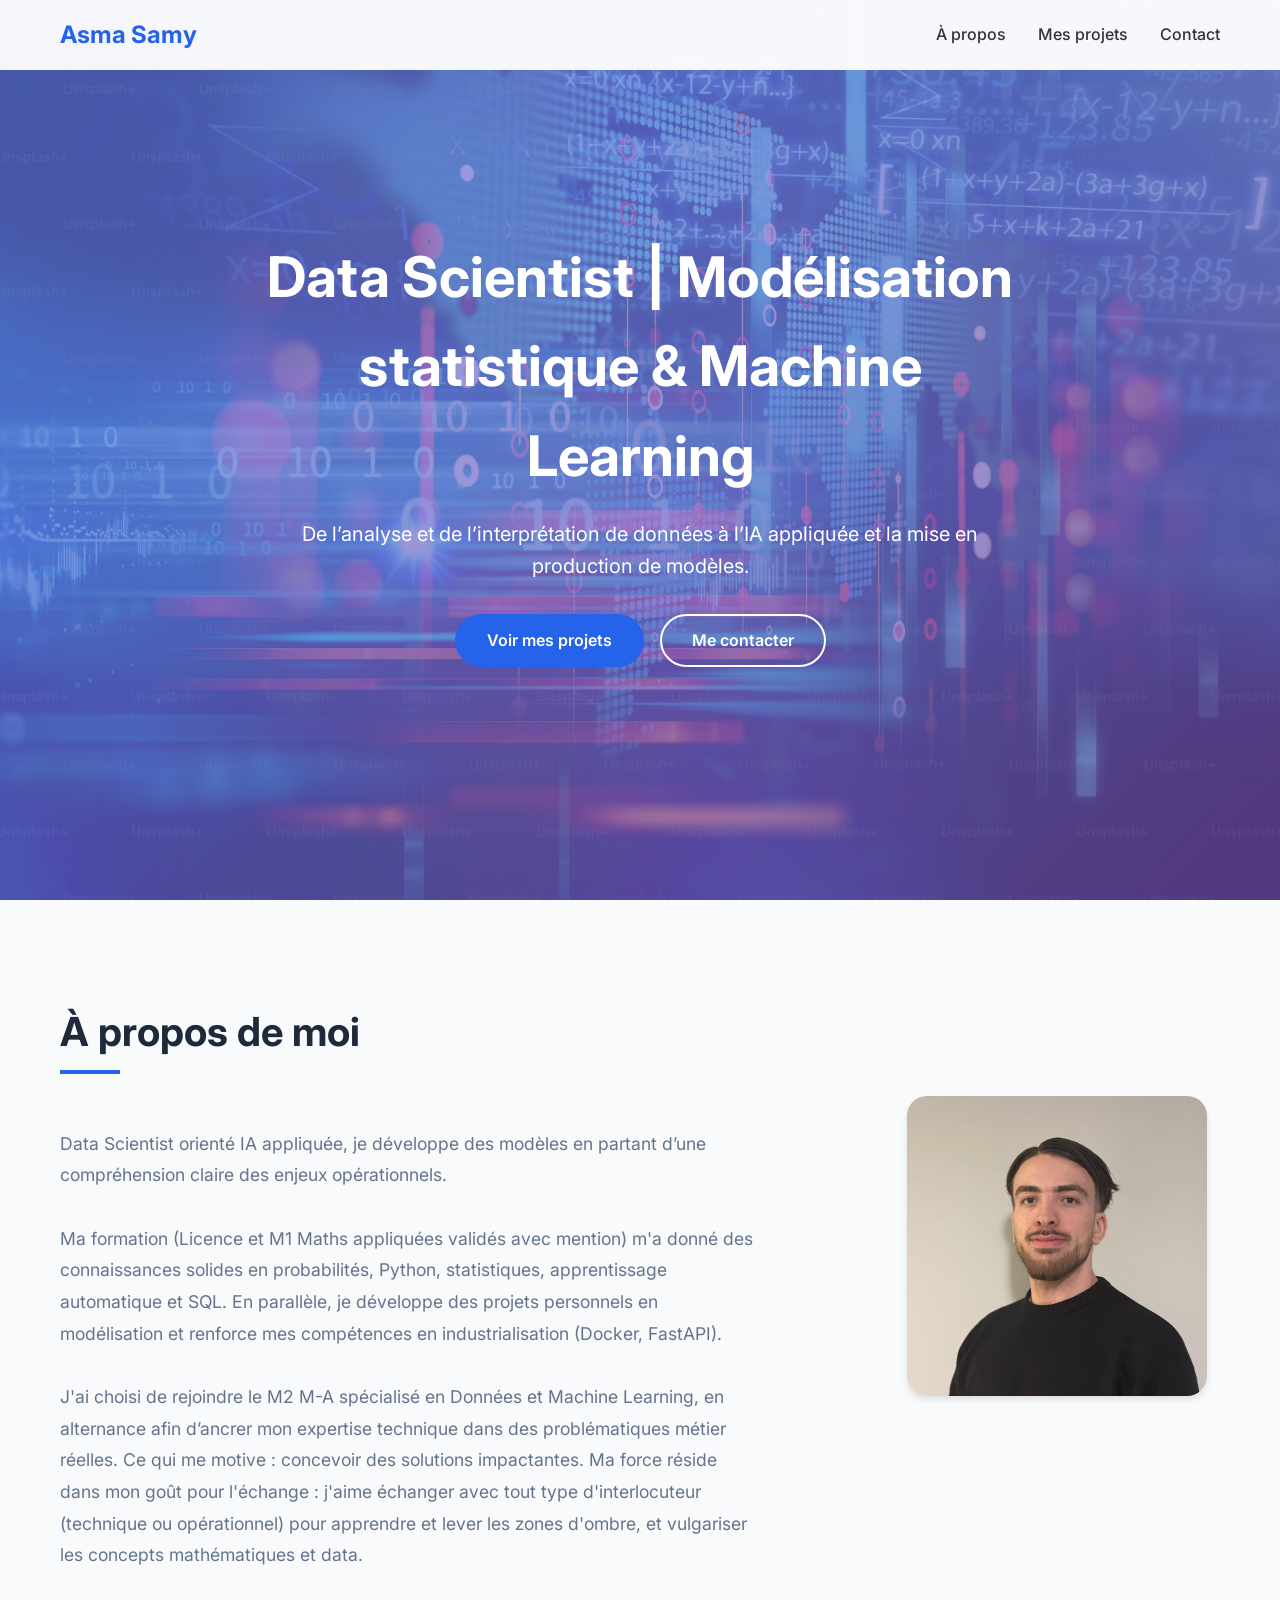
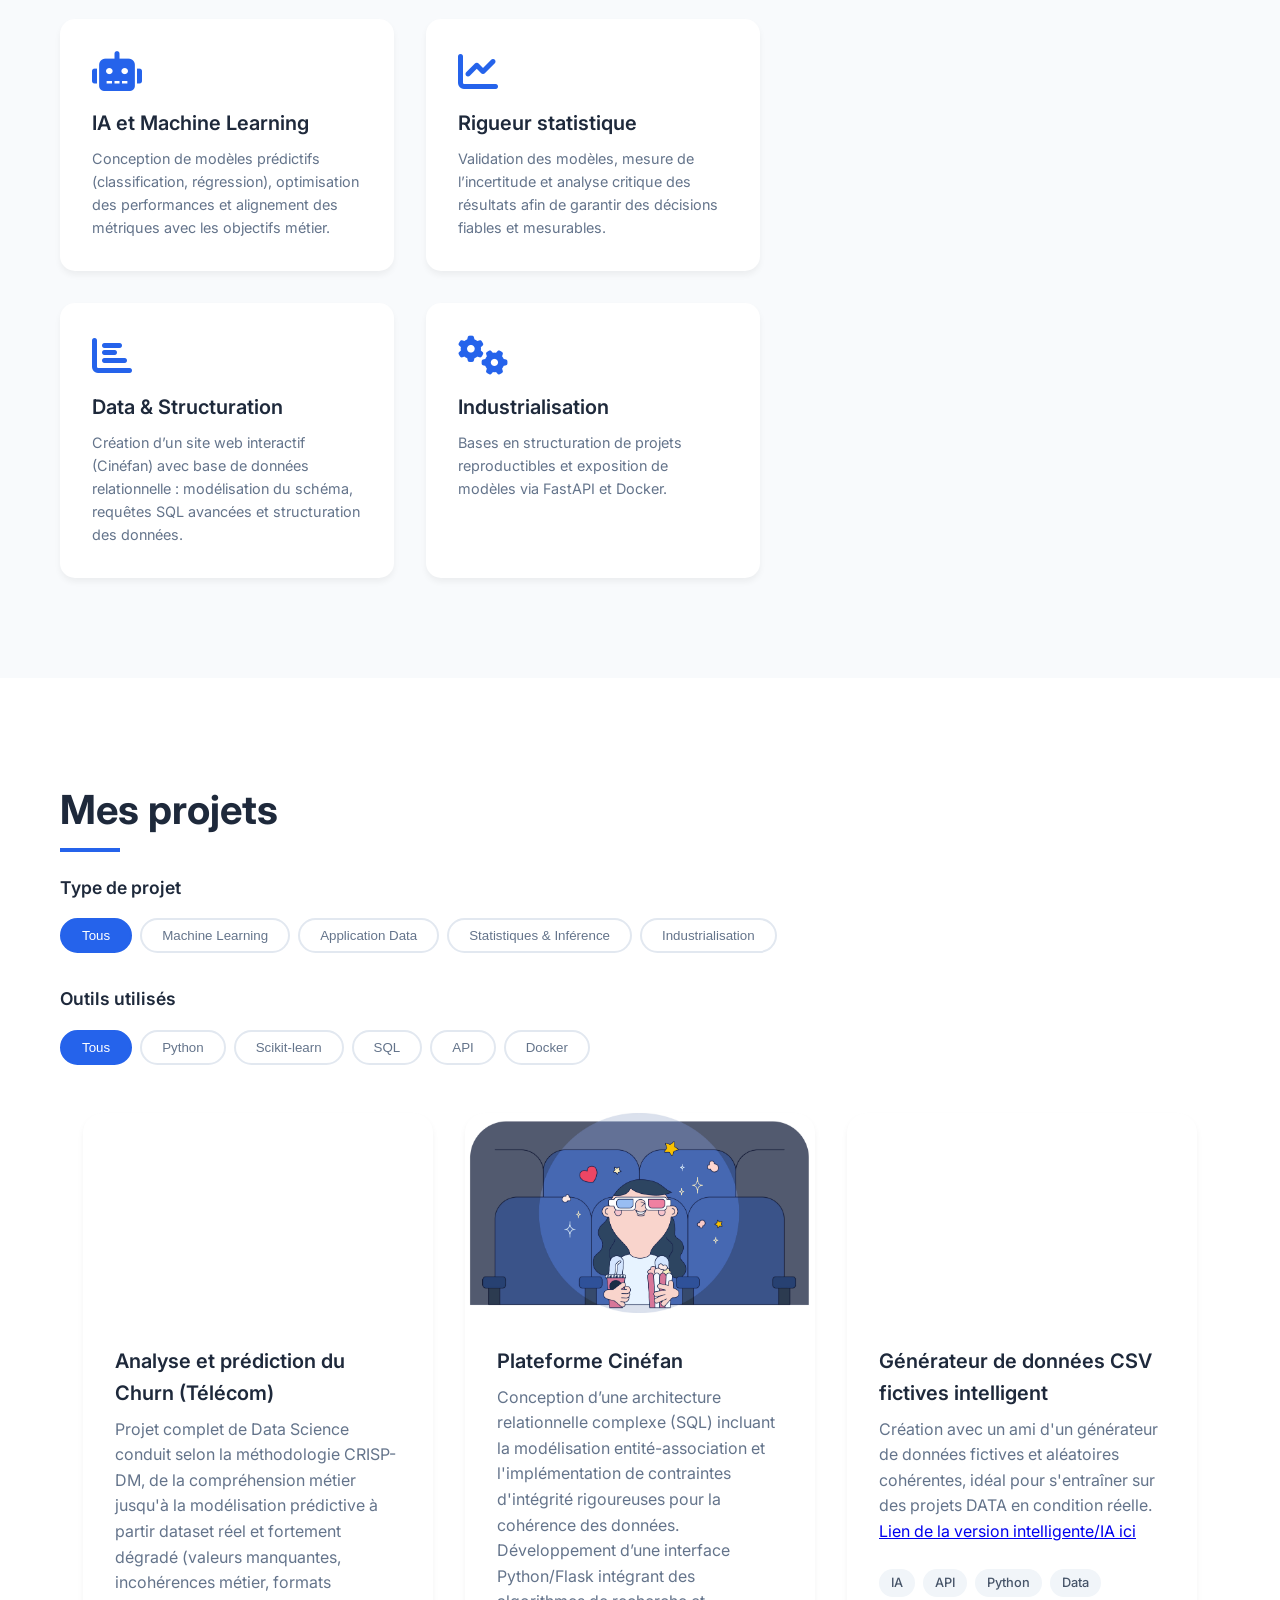
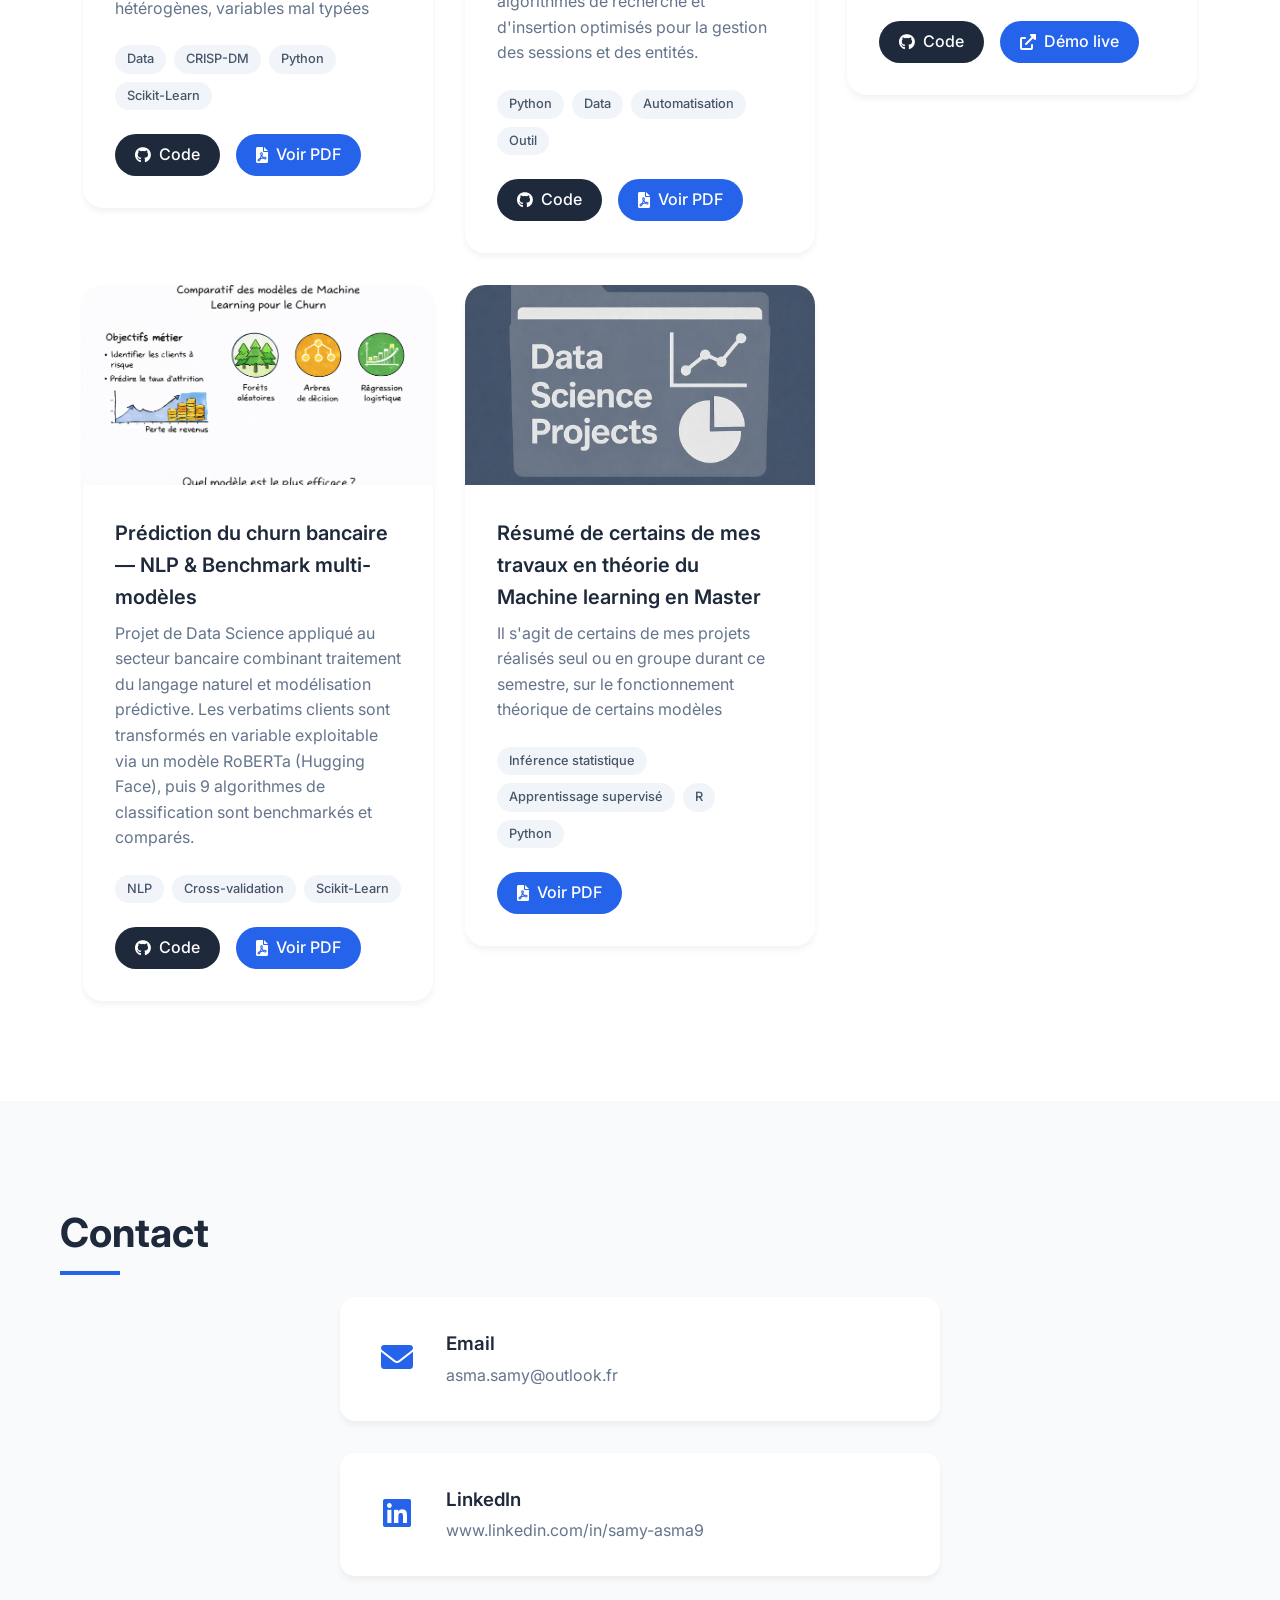
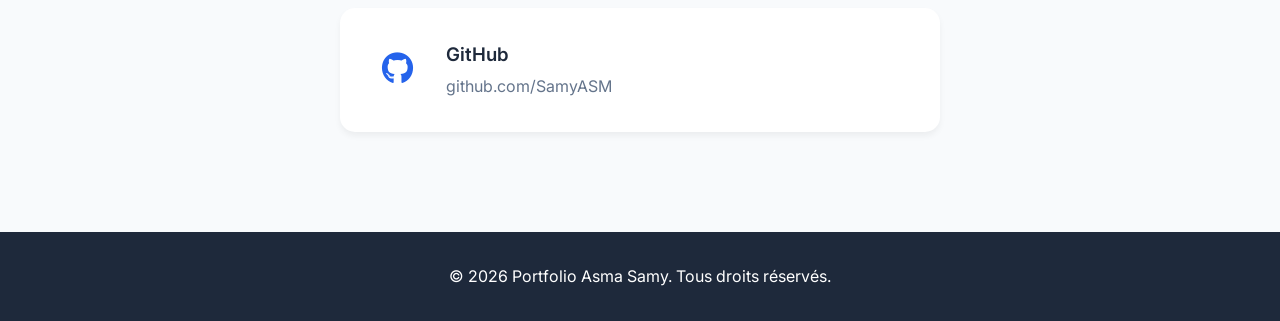
==== index.html @ d25d126f "Correction structure dossier" ====
<!DOCTYPE html>
<html lang="fr">
<head>
    <meta charset="UTF-8">
    <meta name="viewport" content="width=device-width, initial-scale=1.0">
    <title>Portfolio - Data Science & IA</title>
    <link rel="stylesheet" href="styles.css">
    <link href="https://fonts.googleapis.com/css2?family=Inter:wght@300;400;500;600;700&display=swap" rel="stylesheet">
    <link rel="stylesheet" href="https://cdnjs.cloudflare.com/ajax/libs/font-awesome/6.0.0/css/all.min.css">
</head>
<body>
    <!-- Navigation -->
    <nav class="navbar">
        <div class="nav-container">
            <div class="nav-logo">
                <h2>Asma Samy</h2>
            </div>
            <ul class="nav-menu">
                <li class="nav-item">
                    <a href="#about" class="nav-link">À propos</a>
                </li>
                <li class="nav-item">
                    <a href="#projects" class="nav-link">Mes projets</a>
                </li>
                <li class="nav-item">
                    <a href="#contact" class="nav-link">Contact</a>
                </li>
            </ul>
            <div class="hamburger">
                <span class="bar"></span>
                <span class="bar"></span>
                <span class="bar"></span>
            </div>
        </div>
    </nav>

    <!-- Hero Section -->
    <section class="hero">
        <div class="hero-content">
            <h1 class="hero-title">Data Scientist | Modélisation statistique & Machine Learning</h1>
            <p class="hero-subtitle">De l’analyse et de l’interprétation de données à l’IA appliquée et la mise en production de modèles.</p>
            <div class="hero-buttons">
                <a href="#projects" class="btn btn-primary">Voir mes projets</a>
                <a href="#contact" class="btn btn-secondary">Me contacter</a>
            </div>
        </div>
        <div class="hero-background"></div>
    </section>

    <!-- About Section -->
  <section id="about" class="about">
    <div class="container">
        <h2 class="section-title">À propos de moi</h2>
        
        <!-- NOUVEAU CONTENEUR about-content -->
        <div class="about-content">
            <!-- Conteneur pour le texte et les compétences -->
            <div class="about-text">
                <p class="about-description">
            Data Scientist orienté IA appliquée, je développe des modèles en partant d’une compréhension claire des enjeux opérationnels.   

 Ma formation (Licence et M1 Maths appliquées validés avec mention) m'a donné des connaissances solides en probabilités, Python, statistiques, apprentissage automatique et SQL. En parallèle, je développe des projets personnels en modélisation et renforce mes compétences en industrialisation (Docker, FastAPI).

J'ai choisi de rejoindre le M2 M-A spécialisé en Données et Machine Learning, en alternance afin d’ancrer mon expertise technique dans des problématiques métier réelles. Ce qui me motive : concevoir des solutions impactantes. Ma force réside dans mon goût pour l'échange : j'aime échanger avec tout type d'interlocuteur (technique ou opérationnel) pour apprendre et lever les zones d'ombre, et vulgariser les concepts mathématiques et data.
                <div class="skills-grid"> <!-- Début de la grille de compétences -->
                    <div class="skill-item">
                        <i class="fas fa-robot"></i>
                        <h3>IA et Machine Learning</h3>
                        <p> Conception de modèles prédictifs (classification, régression), optimisation des performances et alignement des métriques avec les objectifs métier.</p>
                    </div>
                    <div class="skill-item">
                        <i class="fas fa-chart-line"></i>
                        <h3>Rigueur statistique</h3>
                        <p>Validation des modèles, mesure de l’incertitude et analyse critique des résultats afin de garantir des décisions fiables et mesurables.</p>
                    </div>
                    <div class="skill-item">
                        <i class="fas fa-chart-bar"></i>
                        <h3>Data & Structuration</h3>
                        <p>Création d’un site web interactif (Cinéfan) avec base de données relationnelle : modélisation du schéma, requêtes SQL avancées et structuration des données.</p>
                    </div>
                    <div class="skill-item">
                        <i class="fas fa-cogs"></i>
                        <h3>Industrialisation</h3>
                        <p>Bases en structuration de projets reproductibles et exposition de modèles via FastAPI et Docker.</p>
                    </div>
                    
                </div> <!-- Fin de la grille de compétences -->
            </div> <!-- Fin du conteneur about-text -->
            
            <!-- Conteneur pour l'image de profil -->
            <div class="about-image">
                <img src="assets/images/photo_profil.jpg" alt="Photo professionnelle" class="profile-photo">
            </div> <!-- Fin du conteneur about-image -->
        </div> <!-- FIN DU NOUVEAU CONTENEUR about-content -->
        
    </div>
</section>

    <!-- Projects Section -->
    <section id="projects" class="projects">
        <div class="container">
            <h2 class="section-title">Mes projets</h2>
            
            <!-- Filter Buttons -->
            <div class="filter-container">
                <div class="filter-group">
                    <h3>Type de projet</h3>
                    <div class="filter-buttons" data-filter-type="category">
                        <button class="filter-btn active" data-filter="all">Tous</button>
                        <button class="filter-btn" data-filter="ml">Machine Learning</button>
                        <button class="filter-btn" data-filter="web-data">Application Data</button>
                        <button class="filter-btn" data-filter="stats">Statistiques & Inférence</button>
                        <button class="filter-btn" data-filter="industrialisation">Industrialisation</button>
                        
                    </div>
                </div>
                
                <div class="filter-group">
                    <h3>Outils utilisés</h3>
                    <div class="filter-buttons" data-filter-type="tools">
                        <button class="filter-btn active" data-filter="all">Tous</button>
                        <button class="filter-btn" data-filter="python">Python</button>
                        <button class="filter-btn" data-filter="sklearn">Scikit-learn</button>
                        <button class="filter-btn" data-filter="sql">SQL</button>
                        <button class="filter-btn" data-filter="api">API</button>
                        <button class="filter-btn" data-filter="docker">Docker</button>
                    </div>
                </div>
            </div>

            <!-- Projects Grid -->
            <div class="projects-grid" id="projects-grid">
                <!-- Projects will be dynamically loaded here -->
            </div>
        </div>
    </section>

    <!-- Contact Section -->
    <section id="contact" class="contact">
        <div class="container">
            <h2 class="section-title">Contact</h2>
            <div class="contact-content">
    <div class="contact-info">
    <div class="contact-item">
        <a href="mailto:asma.samy@outlook.fr" class="contact-icon-link">
            <i class="fas fa-envelope"></i>
        </a>
        <div>
            <h3>Email</h3>
            <a href="mailto:asma.samy@outlook.fr">asma.samy@outlook.fr</a>
        </div>
    </div>
    <div class="contact-item">
        <a href="https://www.linkedin.com/in/samy-asma9/" target="_blank" class="contact-icon-link">
            <i class="fab fa-linkedin"></i>
        </a>
        <div>
            <h3>LinkedIn</h3>
            <a href="https://www.linkedin.com/in/samy-asma9/" target="_blank">
                www.linkedin.com/in/samy-asma9
            </a>
        </div>
    </div>
    <div class="contact-item">
        <a href="https://github.com/SamyASM" target="_blank" class="contact-icon-link">
            <i class="fab fa-github"></i>
        </a>
        <div>
            <h3>GitHub</h3>
            <a href="https://github.com/SamyASM" target="_blank">
                github.com/SamyASM
            </a>
        </div>
    </div>
</div>
            </div>
        </div>
    </section>

    <!-- Footer -->
    <footer class="footer">
        <div class="container">
            <p>&copy; 2026 Portfolio Asma Samy. Tous droits réservés.</p>
        </div>
    </footer>

    <script src="script.js"></script>
</body>
</html>
---- styles.css ----
/* Reset and Base Styles */
* {
    margin: 0;
    padding: 0;
    box-sizing: border-box;
}

body {
    font-family: 'Inter', sans-serif;
    line-height: 1.6;
    color: #333;
    overflow-x: hidden;
}

.container {
    max-width: 1200px;
    margin: 0 auto;
    padding: 0 20px;
}

/* Navigation */
.navbar {
    position: fixed;
    top: 0;
    width: 100%;
    background: rgba(255, 255, 255, 0.95);
    backdrop-filter: blur(10px);
    z-index: 1000;
    transition: all 0.3s ease;
}

.nav-container {
    max-width: 1200px;
    margin: 0 auto;
    padding: 1rem 20px;
    display: flex;
    justify-content: space-between;
    align-items: center;
}

.nav-logo h2 {
    color: #2563eb;
    font-weight: 700;
}

.nav-menu {
    display: flex;
    list-style: none;
    gap: 2rem;
}

.nav-link {
    text-decoration: none;
    color: #333;
    font-weight: 500;
    transition: color 0.3s ease;
    position: relative;
}

.nav-link:hover {
    color: #2563eb;
}

.nav-link::after {
    content: '';
    position: absolute;
    width: 0;
    height: 2px;
    bottom: -5px;
    left: 0;
    background-color: #2563eb;
    transition: width 0.3s ease;
}

.nav-link:hover::after {
    width: 100%;
}

.hamburger {
    display: none;
    flex-direction: column;
    cursor: pointer;
}

.bar {
    width: 25px;
    height: 3px;
    background-color: #333;
    margin: 3px 0;
    transition: 0.3s;
}

/* Hero Section */
.hero {
    height: 100vh;
    display: flex;
    align-items: center;
    justify-content: center;
    position: relative;
    background: linear-gradient(135deg, #667eea 0%, #764ba2 100%);
    overflow: hidden;
}

.hero-background {
    position: absolute;
    top: 0;
    left: 0;
    width: 100%;
    height: 100%;
    background-image: url('assets/images/hero-bg.jpg');
    background-size: cover;
    background-position: center;
    opacity: 0.3;
    z-index: 1;
}

.hero-content {
    text-align: center;
    color: white;
    z-index: 2;
    position: relative;
    max-width: 800px;
    padding: 0 20px;
}

.hero-title {
    font-size: 3.5rem;
    font-weight: 700;
    margin-bottom: 1rem;
    opacity: 0;
    animation: fadeInUp 1s ease forwards;
}

.hero-subtitle {
    font-size: 1.25rem;
    margin-bottom: 2rem;
    opacity: 0;
    animation: fadeInUp 1s ease 0.3s forwards;
}

.hero-buttons {
    display: flex;
    gap: 1rem;
    justify-content: center;
    flex-wrap: wrap;
    opacity: 0;
    animation: fadeInUp 1s ease 0.6s forwards;
}

.btn {
    padding: 12px 30px;
    border-radius: 50px;
    text-decoration: none;
    font-weight: 600;
    transition: all 0.3s ease;
    display: inline-block;
}

.btn-primary {
    background: #2563eb;
    color: white;
    border: 2px solid #2563eb;
}

.btn-primary:hover {
    background: transparent;
    color: #2563eb;
    background: white;
}

.btn-secondary {
    background: transparent;
    color: white;
    border: 2px solid white;
}

.btn-secondary:hover {
    background: white;
    color: #2563eb;
}

/* About Section */
.about {
    padding: 100px 0;
    background: #f8fafc;
}

/* Styles pour la section À propos */
.about-content {
    display: flex; /* Active Flexbox */
    flex-direction: column; /* Par défaut, les éléments s'empilent sur mobile */
    align-items: center; /* Centre les éléments horizontalement sur mobile */
    gap: 40px; /* Espace entre les colonnes/lignes */
    margin-top: 30px; /* Un peu d'espace sous le titre de section */
}

.about-text {
    flex: 1; /* Permet au texte de prendre l'espace disponible */
    max-width: 700px; /* Limite la largeur du texte pour une meilleure lisibilité */
    text-align: center; /* Centre le texte sur mobile */
}

/* Media query pour les écrans plus grands (desktop) */
@media (min-width: 768px) {
    .about-content {
        flex-direction: row; /* Les éléments s'alignent en ligne sur desktop */
        justify-content: space-between; /* Espace les éléments */
        align-items: flex-start; /* Aligne les éléments en haut */
        text-align: left; /* Réaligne le texte à gauche */
    }

    .about-text {
        text-align: left; /* Réaligne le texte à gauche */
    }

    .about-image {
        flex-shrink: 0; /* Empêche l'image de rétrécir */
        margin-left: 40px; /* Ajoute un espace à gauche de l'image */
    }
}

.profile-photo {
    width: 300px; /* Définissez une largeur */
    height: 300px; /* Définissez une hauteur */
    border-radius: 20px; /* Pour des coins arrondis, si vous le souhaitez */
    object-fit: cover; /* Pour que l'image couvre la zone sans être déformée */
    display: block; /* Assure que l'image se comporte comme un bloc */
    margin: 0 auto; /* Centre l'image si son conteneur est plus large */
    box-shadow: 0 4px 6px rgba(0, 0, 0, 0.1); /* Ajoute une légère ombre */
}


.about-content {
    display: grid;
    grid-template-columns: 2fr 1fr;
    gap: 4rem;
    align-items: start;
}

.section-title {
    font-size: 2.5rem;
    font-weight: 700;
    margin-bottom: 2rem;
    color: #1e293b;
    position: relative;
}

.section-title::after {
    content: '';
    position: absolute;
    width: 60px;
    height: 4px;
    background: #2563eb;
    bottom: -10px;
    left: 0;
}

.about-description {
    font-size: 1.1rem;
    color: #64748b;
    margin-bottom: 3rem;
    line-height: 1.8;
    white-space: pre-line;
}

.skills-grid {
    display: grid;
    grid-template-columns: repeat(auto-fit, minmax(250px, 1fr));
    gap: 2rem;
}

.skill-item {
    background: white;
    padding: 2rem;
    border-radius: 15px;
    box-shadow: 0 4px 6px rgba(0, 0, 0, 0.05);
    transition: transform 0.3s ease, box-shadow 0.3s ease;
}

.skill-item:hover {
    transform: translateY(-5px);
    box-shadow: 0 10px 25px rgba(0, 0, 0, 0.1);
}

.skill-item i {
    font-size: 2.5rem;
    color: #2563eb;
    margin-bottom: 1rem;
}

.skill-item h3 {
    font-size: 1.25rem;
    font-weight: 600;
    margin-bottom: 0.5rem;
    color: #1e293b;
}

.skill-item p {
    color: #64748b;
    font-size: 0.9rem;
}

.about-image {
    display: flex;
    justify-content: center;
}

.image-placeholder {
    width: 300px;
    height: 300px;
    background: linear-gradient(135deg, #667eea 0%, #764ba2 100%);
    border-radius: 20px;
    display: flex;
    flex-direction: column;
    align-items: center;
    justify-content: center;
    color: white;
    text-align: center;
}

.image-placeholder i {
    font-size: 4rem;
    margin-bottom: 1rem;
}

/* Projects Section */
.projects {
    padding: 100px 0;
    background: white;
}

.filter-container {
    margin-bottom: 3rem;
    display: flex;
    flex-direction: column;
    gap: 2rem;
}

.filter-group h3 {
    font-size: 1.1rem;
    font-weight: 600;
    margin-bottom: 1rem;
    color: #1e293b;
}

.filter-buttons {
    display: flex;
    flex-wrap: wrap;
    gap: 0.5rem;
}

.filter-btn {
    padding: 8px 20px;
    border: 2px solid #e2e8f0;
    background: white;
    color: #64748b;
    border-radius: 25px;
    cursor: pointer;
    transition: all 0.3s ease;
    font-weight: 500;
}

.filter-btn:hover,
.filter-btn.active {
    background: #2563eb;
    color: white;
    border-color: #2563eb;
}

.projects-grid {
    display: grid;
    grid-template-columns: repeat(auto-fill, minmax(350px, 350px)); /* Force les colonnes à 350px */
    gap: 2rem;
    justify-content: center; /* Centre les éléments dans la grille */
    align-items: start; /* Aligne les éléments en haut */
}

.project-card {
    background: white;
    border-radius: 20px;
    overflow: hidden;
    box-shadow: 0 4px 6px rgba(0, 0, 0, 0.05);
    transition: all 0.3s ease;
    opacity: 1;
    transform: scale(1);
}

.project-card.hidden {
    display: none !important;
}

.project-card:hover {
    transform: translateY(-10px);
    box-shadow: 0 20px 40px rgba(0, 0, 0, 0.1);
}

.project-image {
    height: 200px;
    background-size: cover;
    background-position: center;
    position: relative;
    overflow: hidden;
}

.project-image::after {
    content: '';
    position: absolute;
    top: 0;
    left: 0;
    width: 100%;
    height: 100%;
    background: linear-gradient(45deg, rgba(37, 99, 235, 0.8), rgba(139, 69, 19, 0.8));
    opacity: 0;
    transition: opacity 0.3s ease;
}

.project-card:hover .project-image::after {
    opacity: 1;
}

.project-content {
    padding: 2rem;
}

.project-title {
    font-size: 1.25rem;
    font-weight: 600;
    margin-bottom: 0.5rem;
    color: #1e293b;
}

.project-description {
    color: #64748b;
    margin-bottom: 1.5rem;
    line-height: 1.6;
}

.project-tags {
    display: flex;
    flex-wrap: wrap;
    gap: 0.5rem;
    margin-bottom: 1.5rem;
}

.project-tag {
    padding: 4px 12px;
    background: #f1f5f9;
    color: #475569;
    border-radius: 15px;
    font-size: 0.8rem;
    font-weight: 500;
}

.project-links {
    display: flex;
    gap: 1rem;
}

.project-link {
    padding: 8px 20px;
    border-radius: 25px;
    text-decoration: none;
    font-weight: 500;
    transition: all 0.3s ease;
    display: inline-flex;
    align-items: center;
    gap: 0.5rem;
}

.project-link.github,
.project-link.tableau {
    background: #1e293b;
    color: white;
}

.project-link.github:hover {
    background: #334155;
}

.project-link.demo {
    background: #2563eb;
    color: white;
}

.project-link.demo:hover {
    background: #1d4ed8;
}

/* Contact Section */
.contact {
    padding: 100px 0;
    background: #f8fafc;
}

.contact-content {
    max-width: 600px;
    margin: 0 auto;
}

.contact-info {
    display: flex;
    flex-direction: column;
    gap: 2rem;
}

.contact-item {
    display: flex;
    align-items: center;
    gap: 1.5rem;
    padding: 2rem;
    background: white;
    border-radius: 15px;
    box-shadow: 0 4px 6px rgba(0, 0, 0, 0.05);
    transition: transform 0.3s ease;
}

.contact-item:hover {
    transform: translateY(-5px);
}

.contact-item i {
    font-size: 2rem;
    width: 50px;
    text-align: center;
}

.contact-item h3 {
    font-weight: 600;
    margin-bottom: 0.25rem;
    color: #1e293b;
}

/* Style pour le LIEN TEXTE (Email, LinkedIn, GitHub) */
.contact-item div a { /* Cible le <a> à l'intérieur du <div> */
    color: #64748b;
    text-decoration: none;
    transition: color 0.3s ease;
}

.contact-item div a:hover {
    color: #2563eb;
    text-decoration: underline;
}

/* NOUVEAU: Style pour le LIEN ICÔNE (classe .contact-icon-link) */
a.contact-icon-link {
    color: #2563eb; /* Applique la couleur bleue au lien de l'icône */
    text-decoration: none; /* Supprime le soulignement */
    transition: color 0.3s ease;
}

a.contact-icon-link:hover {
    color: #1d4ed8; /* Un bleu plus foncé au survol de l'icône */
}

/* Footer */
.footer {
    background: #1e293b;
    color: white;
    text-align: center;
    padding: 2rem 0;
}

/* Animations */
@keyframes fadeInUp {
    from {
        opacity: 0;
        transform: translateY(30px);
    }
    to {
        opacity: 1;
        transform: translateY(0);
    }
}

/* Responsive Design */
@media (max-width: 768px) {
    .hamburger {
        display: flex;
    }

    .nav-menu {
        position: fixed;
        left: -100%;
        top: 70px;
        flex-direction: column;
        background-color: white;
        width: 100%;
        text-align: center;
        transition: 0.3s;
        box-shadow: 0 10px 27px rgba(0, 0, 0, 0.05);
        padding: 2rem 0;
    }

    .nav-menu.active {
        left: 0;
    }

    .hero-title {
        font-size: 2.5rem;
    }

    .hero-buttons {
        flex-direction: column;
        align-items: center;
    }

    .about-content {
        grid-template-columns: 1fr;
        text-align: center;
    }

    .skills-grid {
        grid-template-columns: 1fr;
    }

    .filter-container {
        text-align: center;
    }

    .filter-buttons {
        justify-content: center;
    }

    .projects-grid {
        grid-template-columns: 1fr;
    }

    .project-links {
        flex-direction: column;
    }

    .contact-item {
        flex-direction: column;
        text-align: center;
    }
}

@media (max-width: 480px) {
    .hero-title {
        font-size: 2rem;
    }

    .section-title {
        font-size: 2rem;
    }

    .container {
        padding: 0 15px;
    }

    .skill-item,
    .project-card,
    .contact-item {
        margin: 0 10px;
    }


}
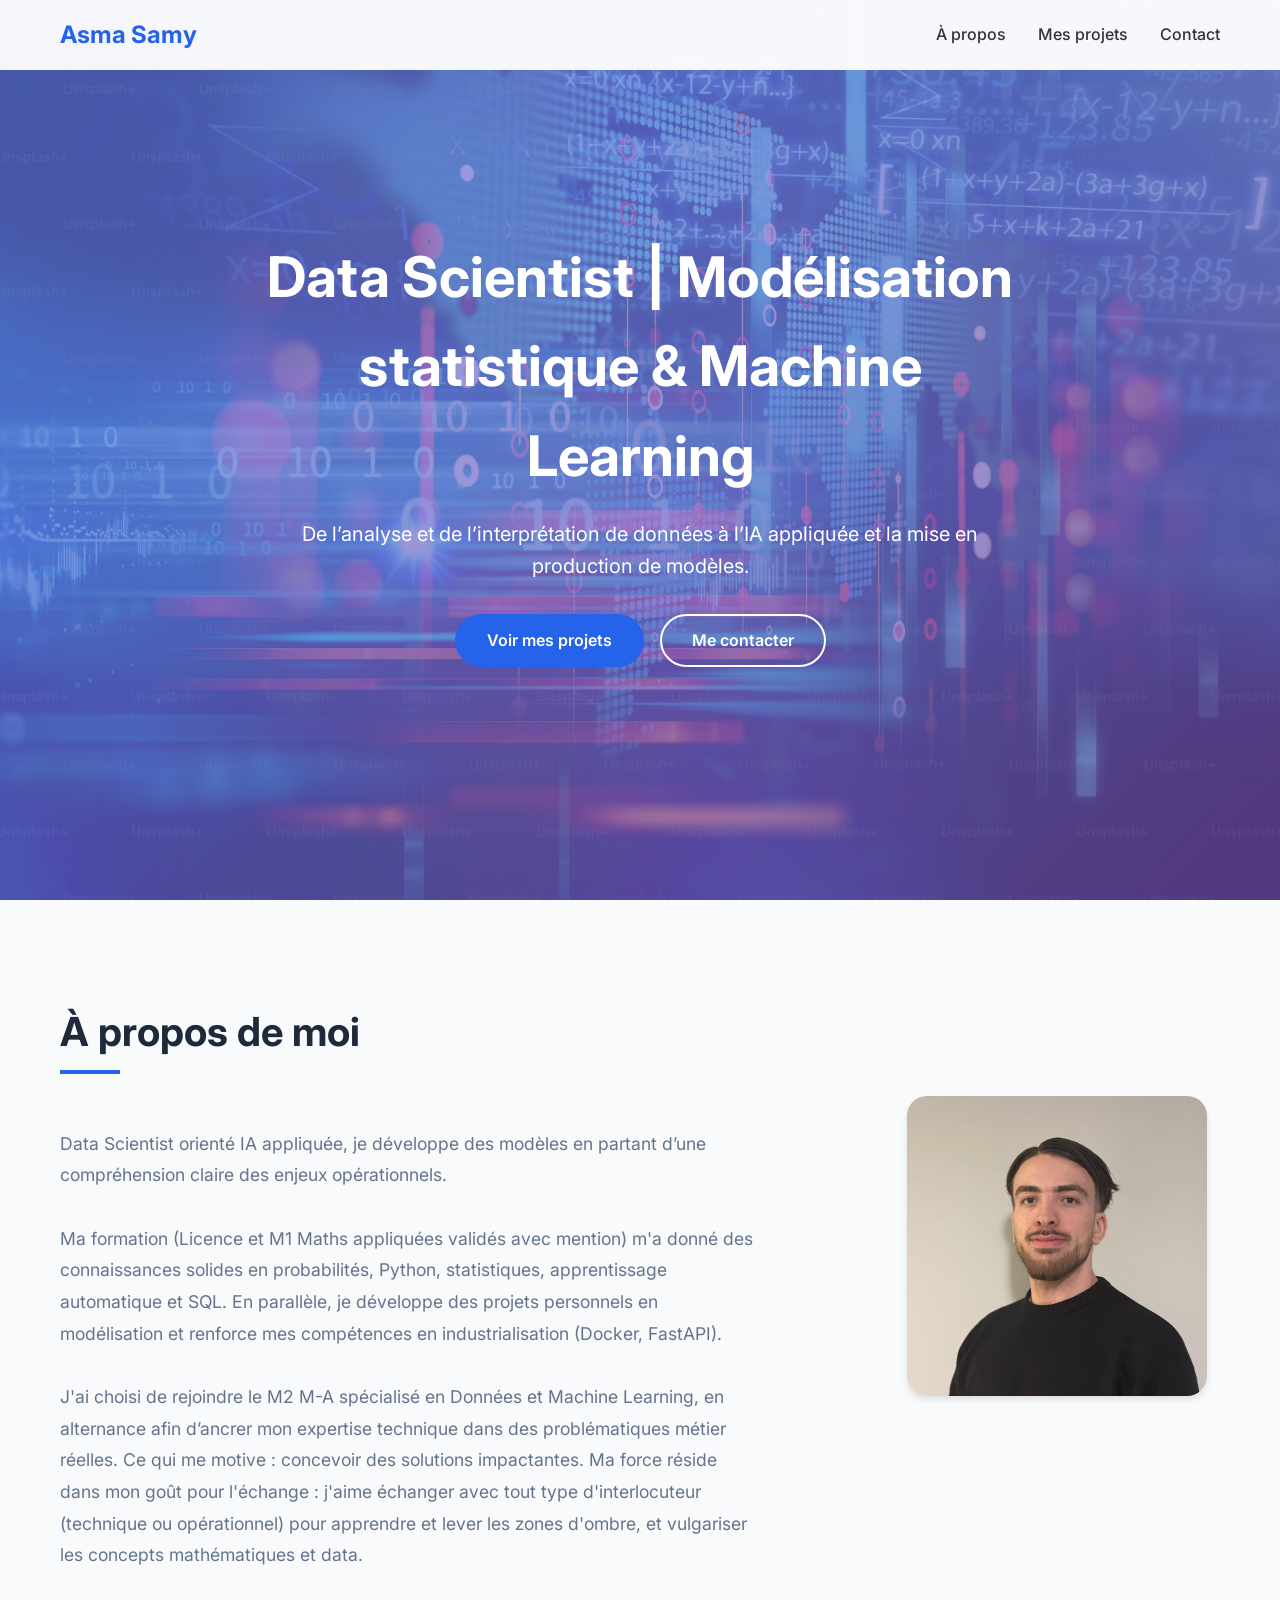
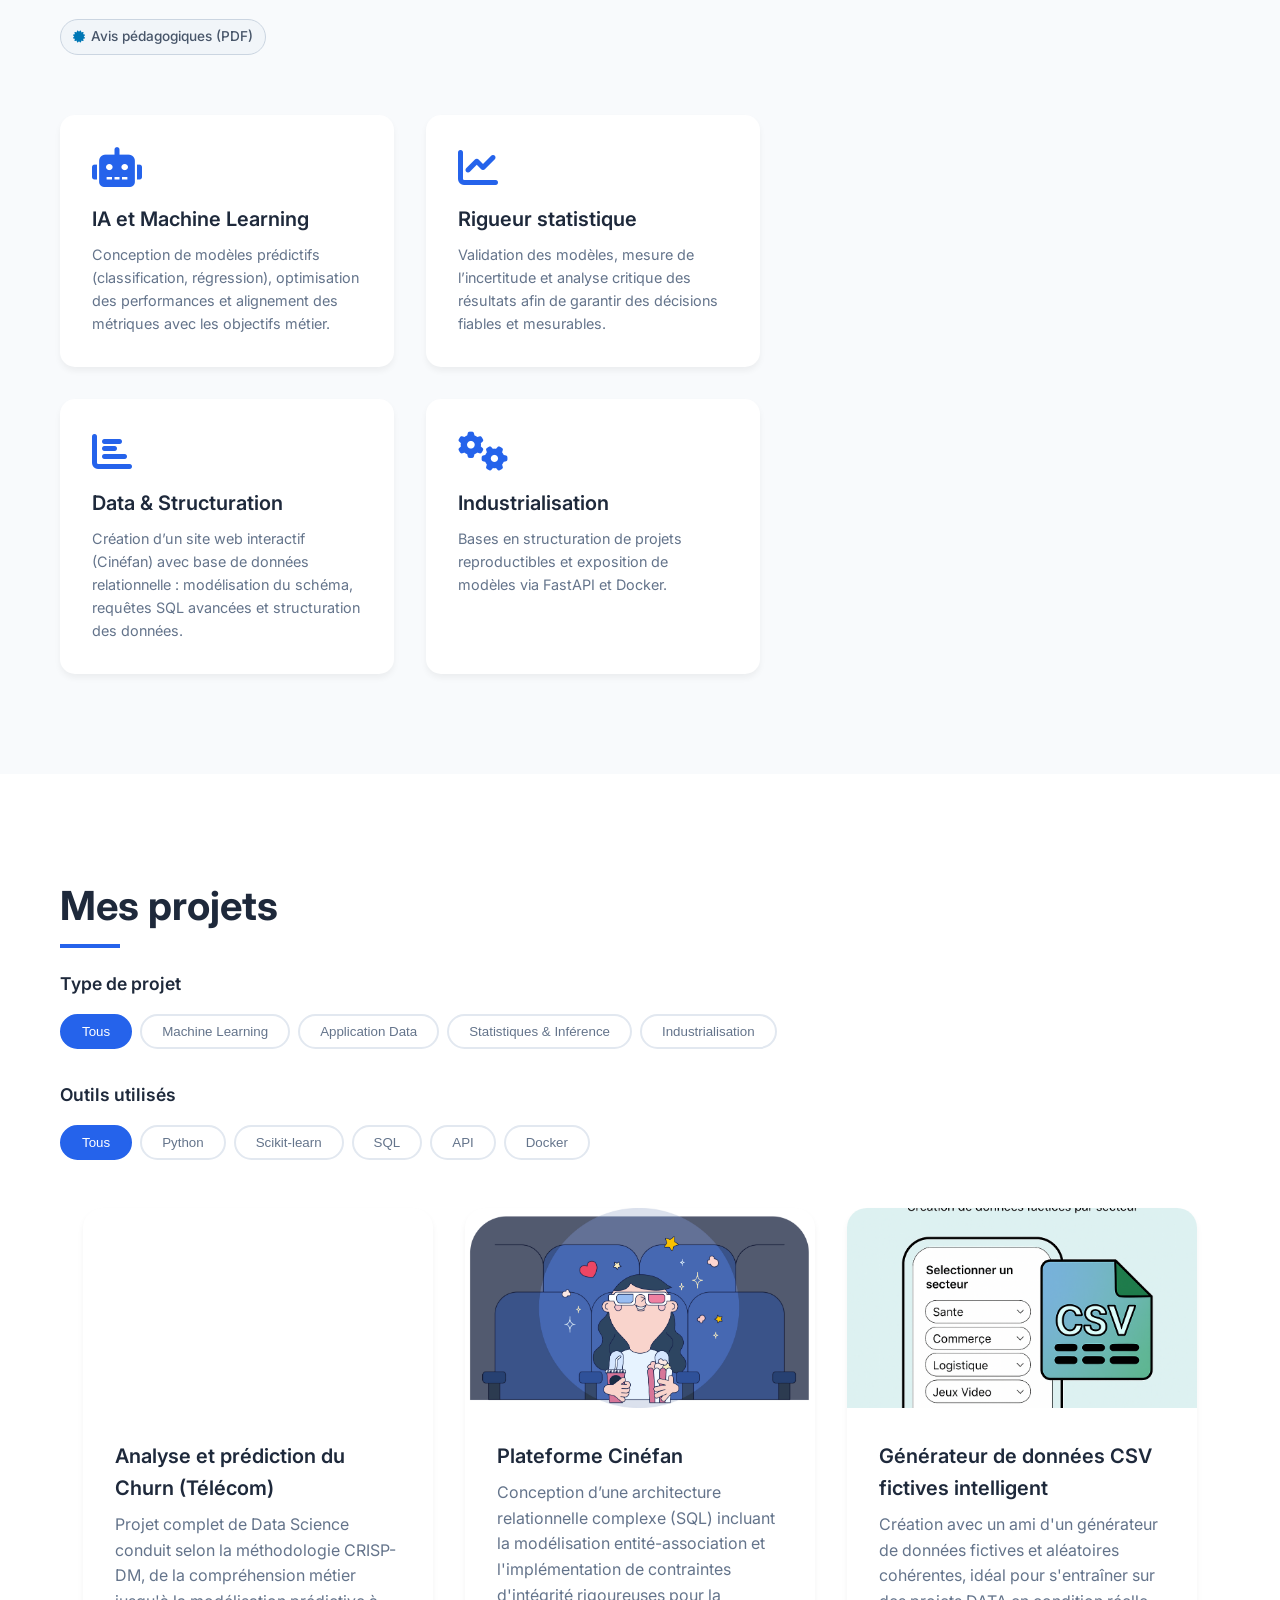
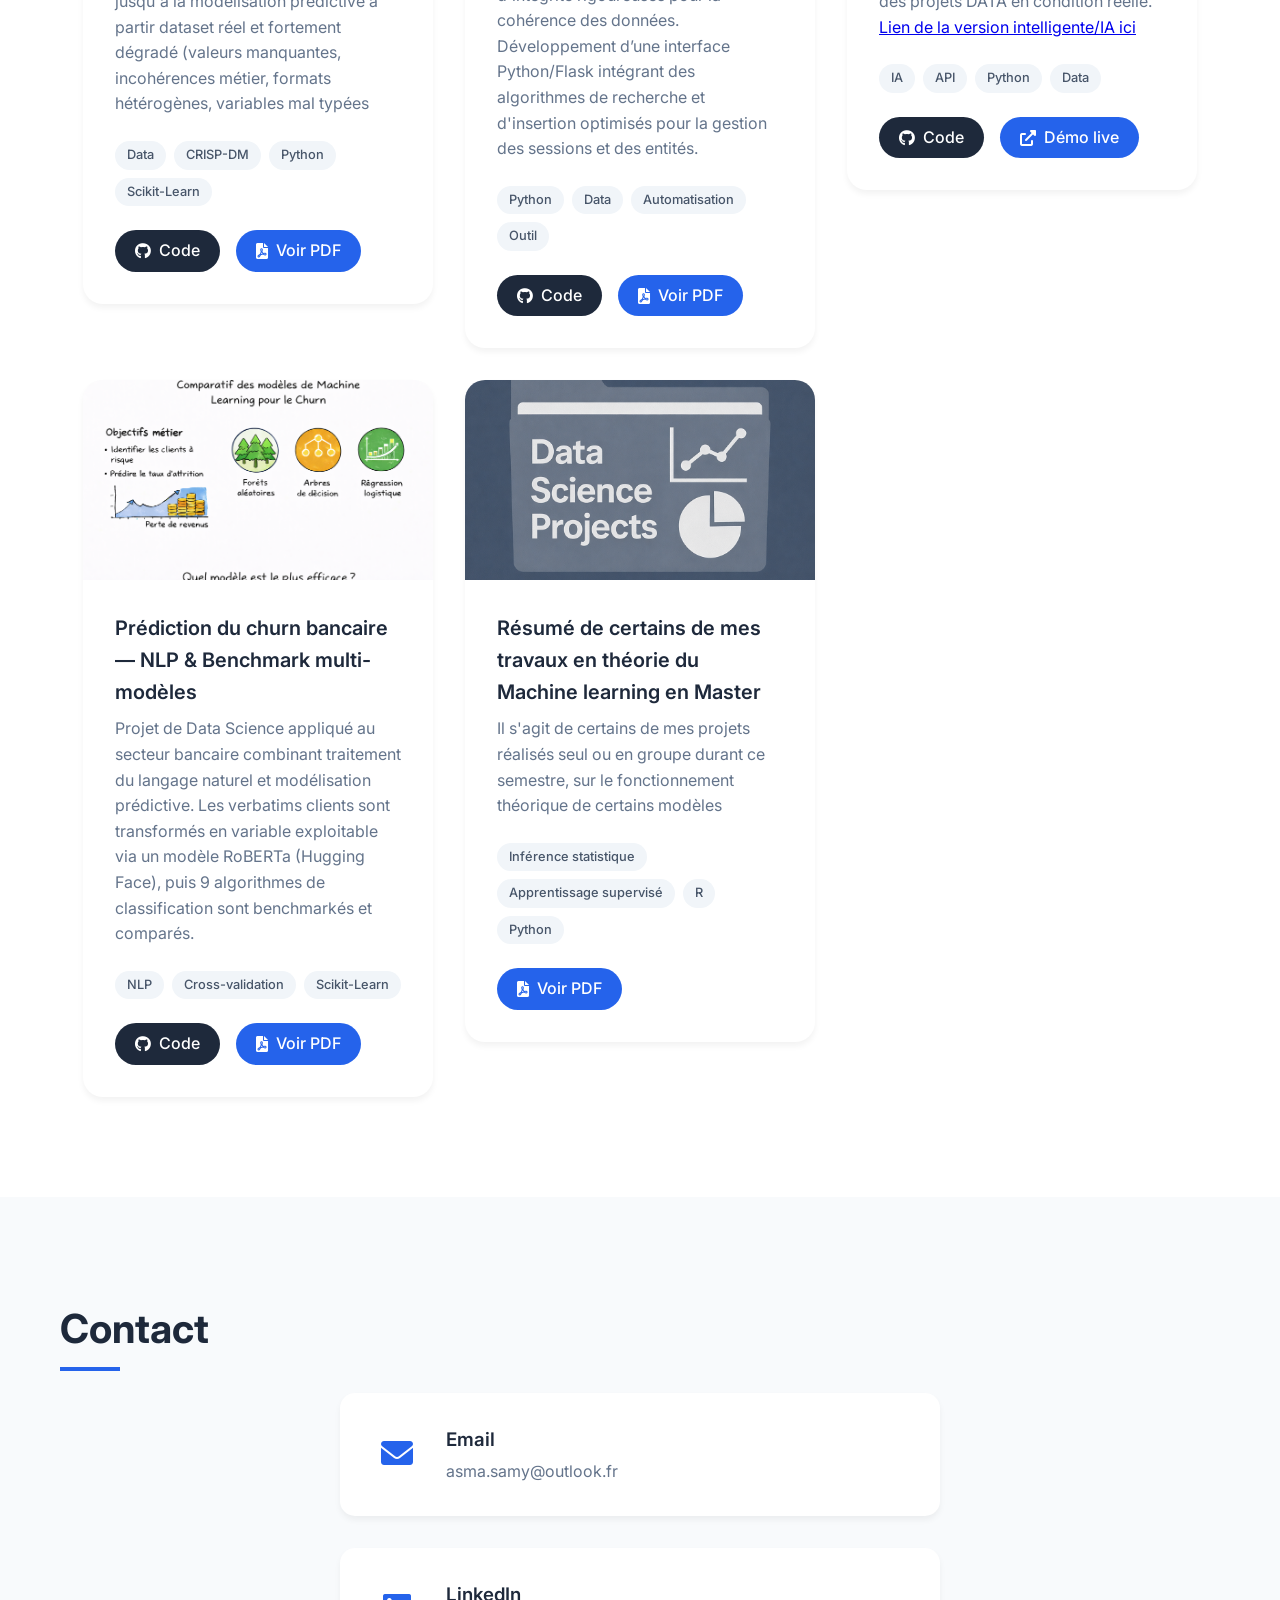
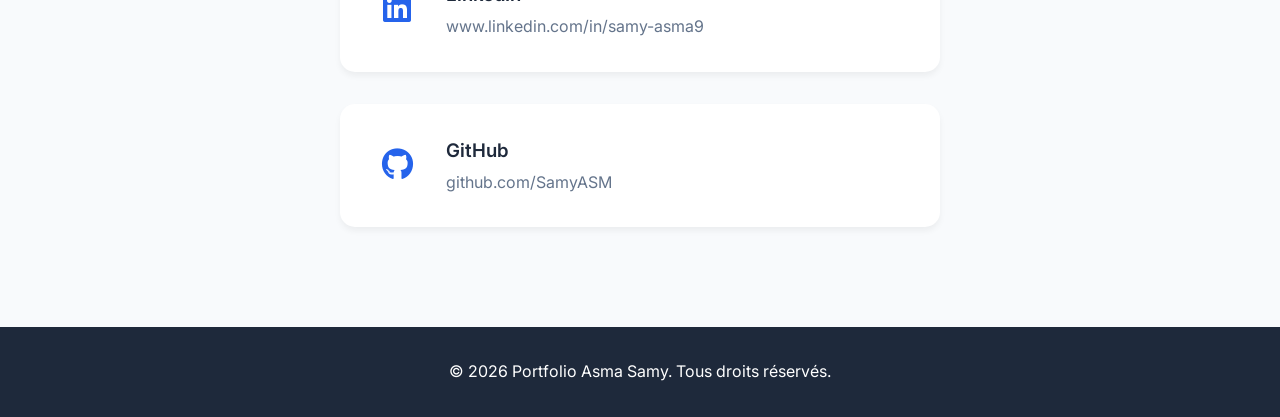
==== commit bdf11b67: "Ajout des avis des professeurs et ajustement design" ====
--- a/index.html
+++ b/index.html
@@ -62,6 +62,15 @@
  Ma formation (Licence et M1 Maths appliquées validés avec mention) m'a donné des connaissances solides en probabilités, Python, statistiques, apprentissage automatique et SQL. En parallèle, je développe des projets personnels en modélisation et renforce mes compétences en industrialisation (Docker, FastAPI).
 
 J'ai choisi de rejoindre le M2 M-A spécialisé en Données et Machine Learning, en alternance afin d’ancrer mon expertise technique dans des problématiques métier réelles. Ce qui me motive : concevoir des solutions impactantes. Ma force réside dans mon goût pour l'échange : j'aime échanger avec tout type d'interlocuteur (technique ou opérationnel) pour apprendre et lever les zones d'ombre, et vulgariser les concepts mathématiques et data.
+                        <div style="margin: 20px 0 60px 0;">
+                            <a href="lettres de recommandation _SAMY ASMA.pdf" target="_blank" 
+                            style="display: inline-flex; align-items: center; gap: 6px; padding: 6px 12px; background-color: #f1f5f9; color: #475569; border: 1px solid #cbd5e1; border-radius: 20px; text-decoration: none; font-size: 0.85rem; font-weight: 500; transition: all 0.2s;">
+                            <i class="fas fa-certificate" style="font-size: 0.75rem; color: #0077b5;"></i>
+                            Avis pédagogiques (PDF)
+                            </a>
+                        </div>
+                
+                
                 <div class="skills-grid"> <!-- Début de la grille de compétences -->
                     <div class="skill-item">
                         <i class="fas fa-robot"></i>
